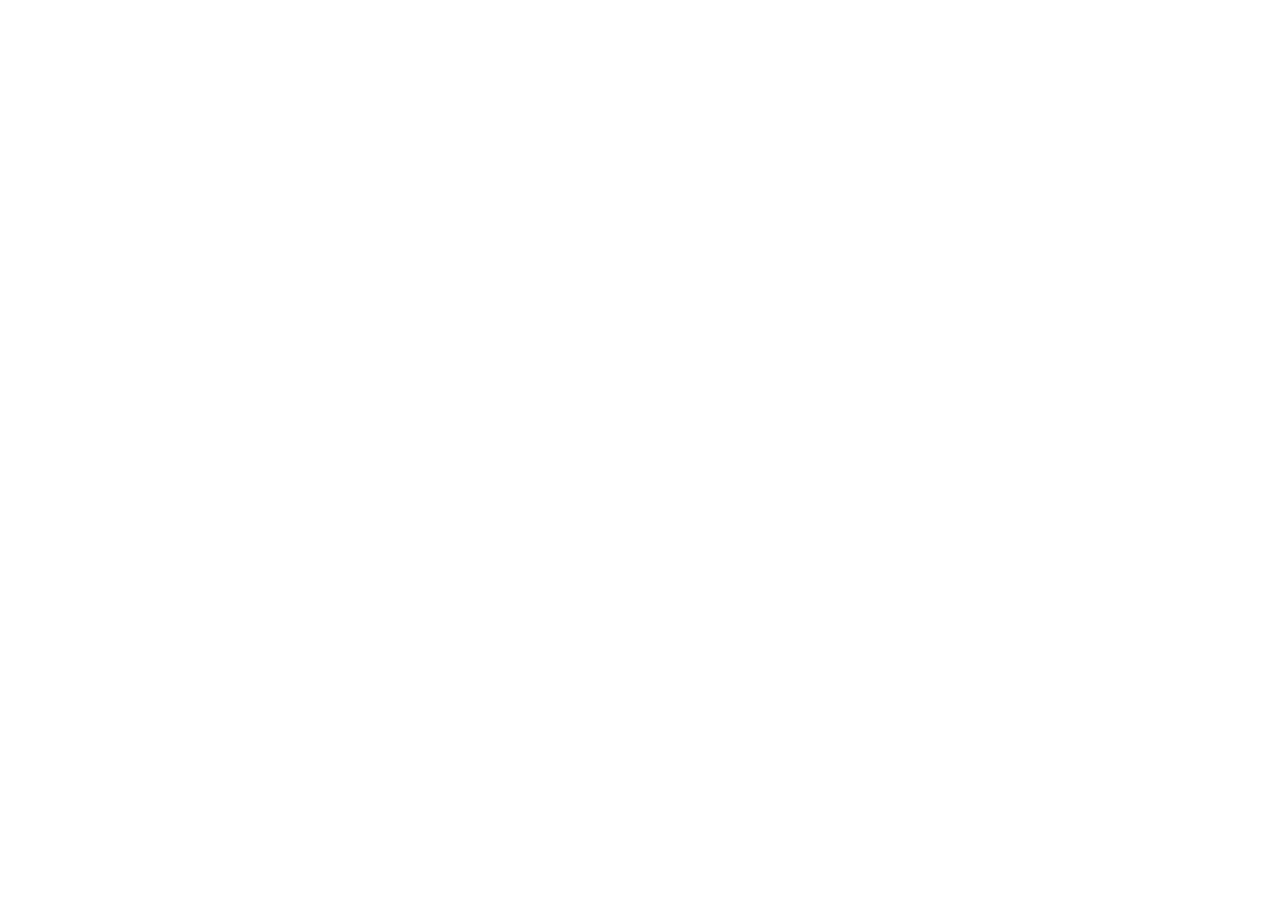
==== Paginas/Andrew Garfield.html @ 89efa590 "toby" ====
<!DOCTYPE html>
<html lang="en">
<head>
    <meta charset="UTF-8">
    <meta name="viewport" content="width=device-width, initial-scale=1.0">
    <title>Document</title>
</head>
<body>
    
</body>
</html>
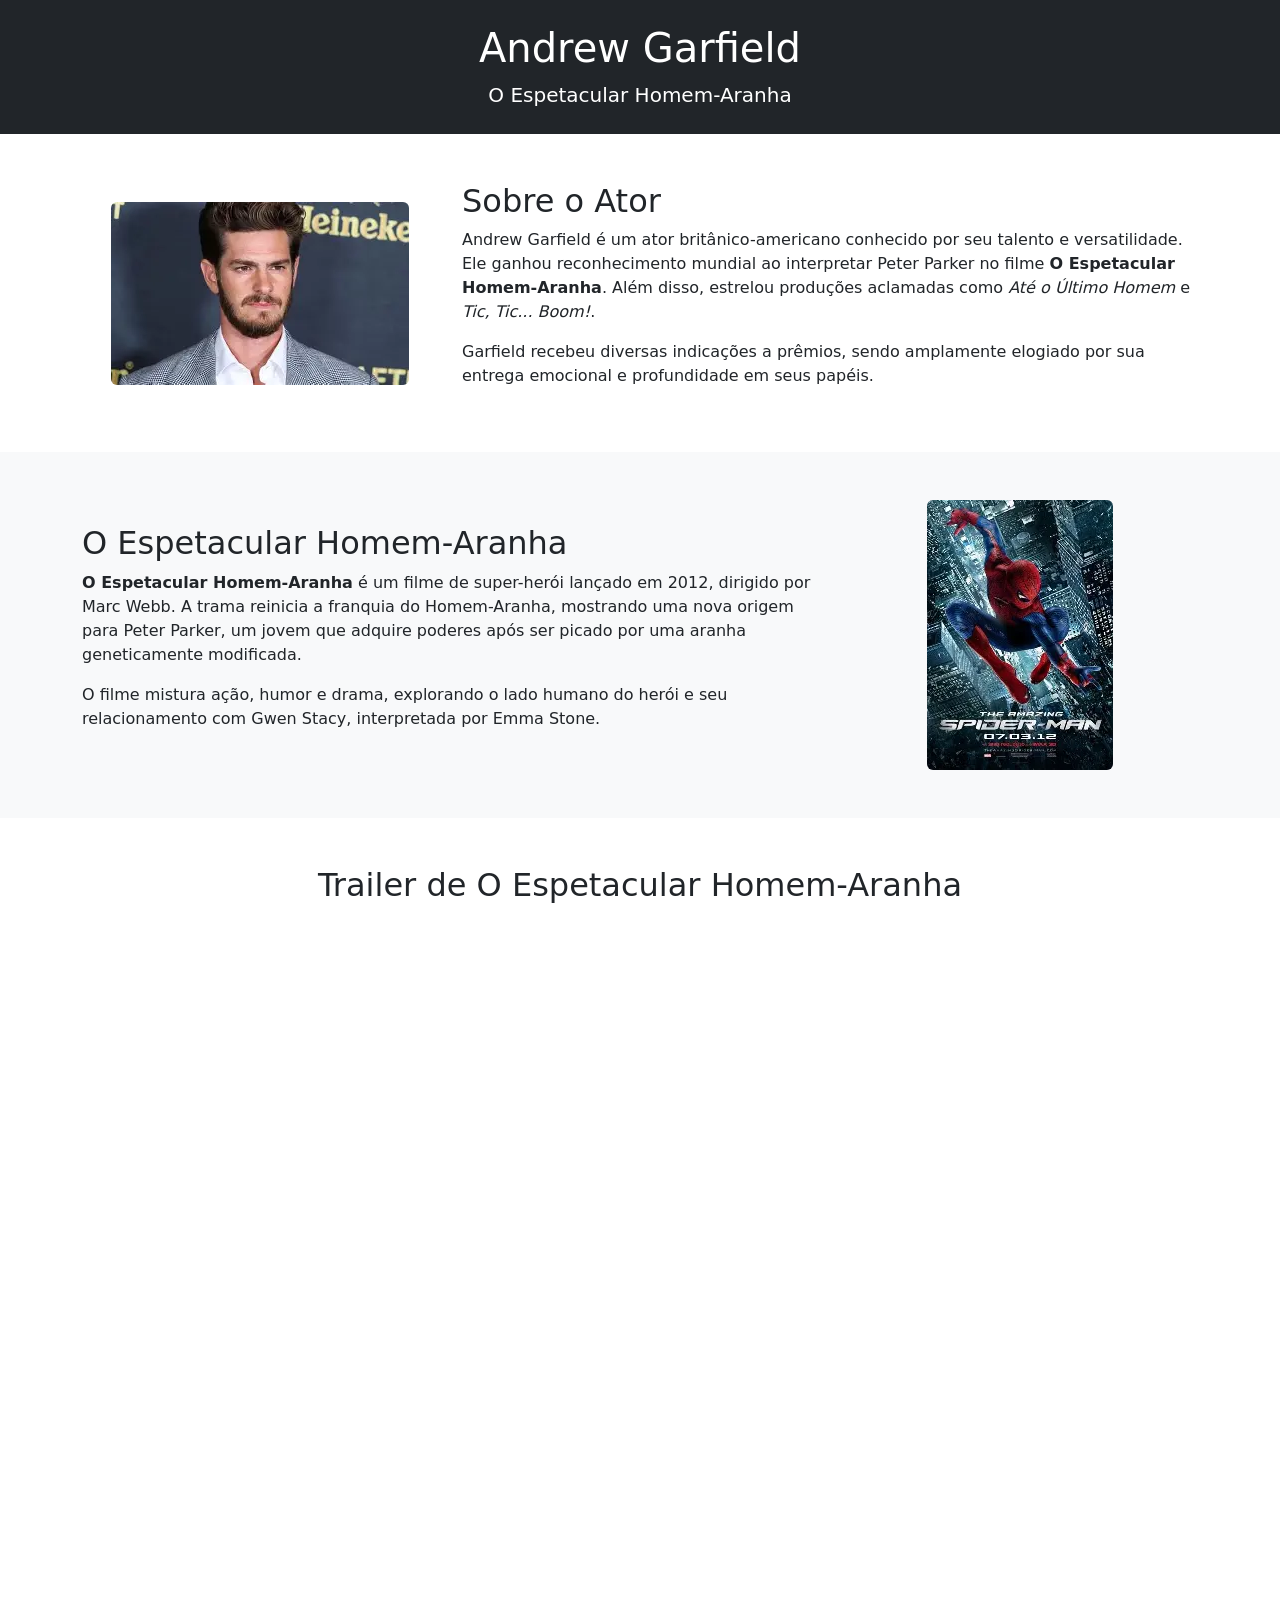
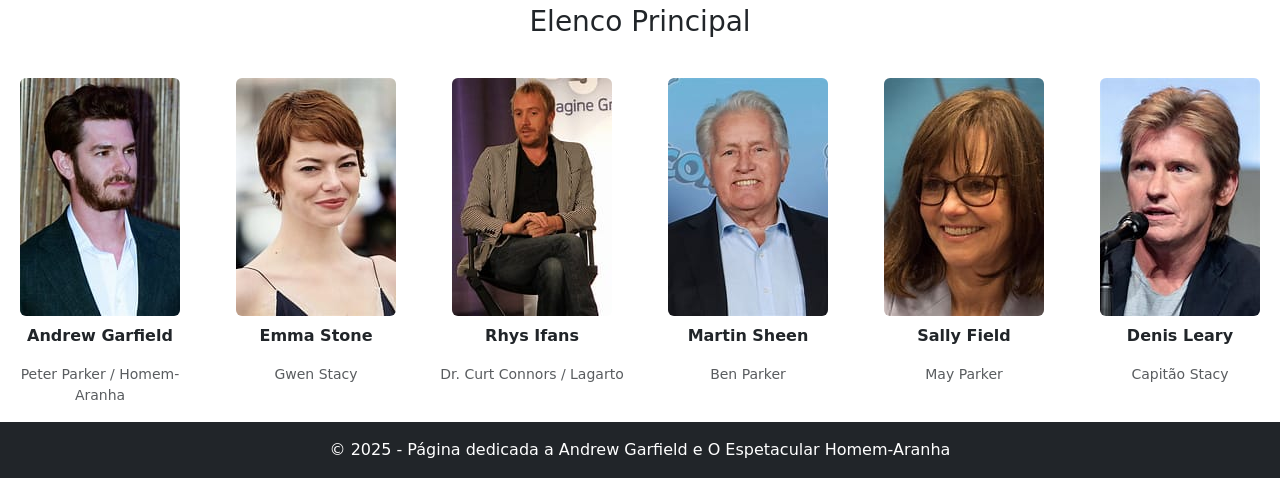
==== commit 42f0ec8c: "Atualizei a página do Andrew Garfield e adicionei novas imagens" ====
--- a/Paginas/Andrew Garfield.html
+++ b/Paginas/Andrew Garfield.html
@@ -1,11 +1,139 @@
 <!DOCTYPE html>
-<html lang="en">
+<html lang="pt-br">
 <head>
     <meta charset="UTF-8">
     <meta name="viewport" content="width=device-width, initial-scale=1.0">
-    <title>Document</title>
+    <title>Andrew Garfield - O Espetacular Homem-Aranha</title>
+
+    <!-- Bootstrap 5.3 CSS -->
+    <link href="https://cdn.jsdelivr.net/npm/bootstrap@5.3.0/dist/css/bootstrap.min.css" rel="stylesheet">
 </head>
 <body>
-    
+
+    <!-- Cabeçalho -->
+    <header class="bg-dark text-white text-center py-4">
+        <h1>Andrew Garfield</h1>
+        <p class="lead mb-0">O Espetacular Homem-Aranha</p>
+    </header>
+
+    <!-- Seção sobre o ator -->
+    <section class="container my-5">
+        <div class="row align-items-center">
+            <div class="col-md-4 text-center">
+                <img src="images/an.webp" 
+                     class="img-fluid rounded" 
+                     alt="Andrew Garfield">
+            </div>
+            <div class="col-md-8">
+                <h2>Sobre o Ator</h2>
+                <p>
+                    Andrew Garfield é um ator britânico-americano conhecido por seu talento e versatilidade.
+                    Ele ganhou reconhecimento mundial ao interpretar Peter Parker no filme
+                    <strong>O Espetacular Homem-Aranha</strong>. Além disso, estrelou produções aclamadas como
+                    <em>Até o Último Homem</em> e <em>Tic, Tic... Boom!</em>.
+                </p>
+                <p>
+                    Garfield recebeu diversas indicações a prêmios, sendo amplamente elogiado por sua entrega emocional
+                    e profundidade em seus papéis.
+                </p>
+            </div>
+        </div>
+    </section>
+
+    <!-- Seção sobre o filme -->
+    <section class="bg-light py-5">
+        <div class="container">
+            <div class="row align-items-center">
+                <div class="col-md-8">
+                    <h2>O Espetacular Homem-Aranha</h2>
+                    <p>
+                        <strong>O Espetacular Homem-Aranha</strong> é um filme de super-herói lançado em 2012,
+                        dirigido por Marc Webb. A trama reinicia a franquia do Homem-Aranha, mostrando uma nova origem
+                        para Peter Parker, um jovem que adquire poderes após ser picado por uma aranha geneticamente modificada.
+                    </p>
+                    <p>
+                        O filme mistura ação, humor e drama, explorando o lado humano do herói e seu relacionamento
+                        com Gwen Stacy, interpretada por Emma Stone.
+                    </p>
+                </div>
+                <div class="col-md-4 text-center">
+                    <img src="images/andrew.webp"
+                         class="img-fluid rounded" 
+                         alt="Poster de O Espetacular Homem-Aranha">
+                </div>
+            </div>
+        </div>
+    </section>
+
+    <!-- Trailer -->
+    <section class="container my-5 text-center">
+    <h2 class="mb-4">Trailer de O Espetacular Homem-Aranha</h2>
+
+    <div class="ratio ratio-16x9">
+        <iframe 
+            src="https://www.youtube.com/embed/-tnxzJ0SSOw" 
+            title="Trailer de O Espetacular Homem-Aranha"
+            allowfullscreen>
+        </iframe>
+    </div>
+</section>
+
+
+    <!-- Elenco -->
+    <div class="row g-3">
+        <h3 class="text-center mb-4">Elenco Principal</h3>
+
+        <div class="col-6 col-md-4 col-lg-2 text-center">
+            <img src="images/spider.jpg" 
+                 class="img-fluid rounded" alt="Andrew Garfield">
+            <p class="mt-2 fw-bold">Andrew Garfield</p>
+            <p class="small text-muted">Peter Parker / Homem-Aranha</p>
+        </div>
+
+        <div class="col-6 col-md-4 col-lg-2 text-center">
+            <img src="images/gwen.jpg" 
+                 class="img-fluid rounded" alt="Emma Stone">
+            <p class="mt-2 fw-bold">Emma Stone</p>
+            <p class="small text-muted">Gwen Stacy</p>
+        </div>
+
+        <div class="col-6 col-md-4 col-lg-2 text-center">
+            <img src="images/rhys.jpg" 
+                 class="img-fluid rounded" alt="Rhys Ifans">
+            <p class="mt-2 fw-bold">Rhys Ifans</p>
+            <p class="small text-muted">Dr. Curt Connors / Lagarto</p>
+        </div>
+
+        <div class="col-6 col-md-4 col-lg-2 text-center">
+            <img src="images/ben.jpg" 
+                 class="img-fluid rounded" alt="Martin Sheen">
+            <p class="mt-2 fw-bold">Martin Sheen</p>
+            <p class="small text-muted">Ben Parker</p>
+        </div>
+
+        <div class="col-6 col-md-4 col-lg-2 text-center">
+            <img src="images/may.jpg" 
+                 class="img-fluid rounded" alt="Sally Field">
+            <p class="mt-2 fw-bold">Sally Field</p>
+            <p class="small text-muted">May Parker</p>
+        </div>
+
+        <div class="col-6 col-md-4 col-lg-2 text-center">
+            <img src="images/denis.jpg" 
+                 class="img-fluid rounded" alt="Denis Leary">
+            <p class="mt-2 fw-bold">Denis Leary</p>
+            <p class="small text-muted">Capitão Stacy</p>
+        </div>
+    </div>
+</section>
+
+
+    <!-- Rodapé -->
+    <footer class="bg-dark text-white text-center py-3">
+        <p class="mb-0">&copy; 2025 - Página dedicada a Andrew Garfield e O Espetacular Homem-Aranha</p>
+    </footer>
+
+    <!-- Bootstrap JS -->
+    <script src="https://cdn.jsdelivr.net/npm/bootstrap@5.3.0/dist/js/bootstrap.bundle.min.js"></script>
 </body>
-</html>+</html>
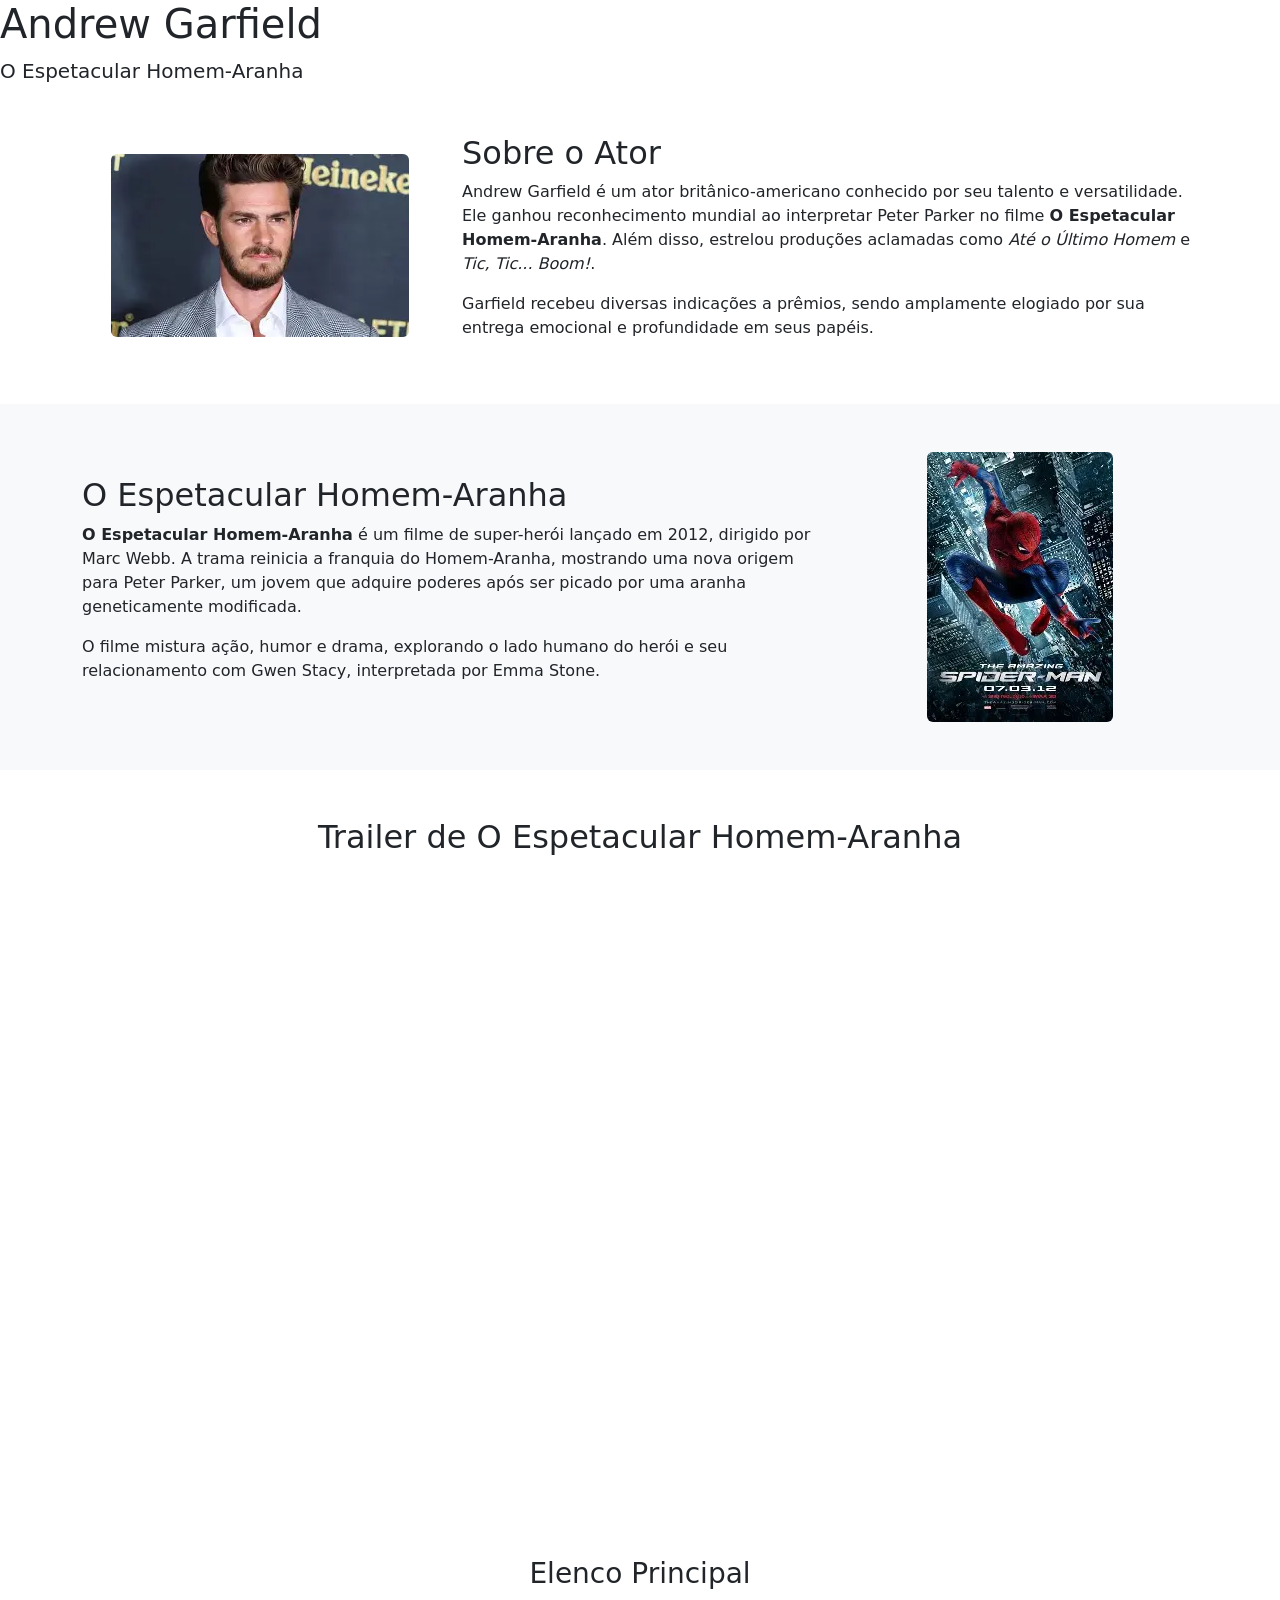
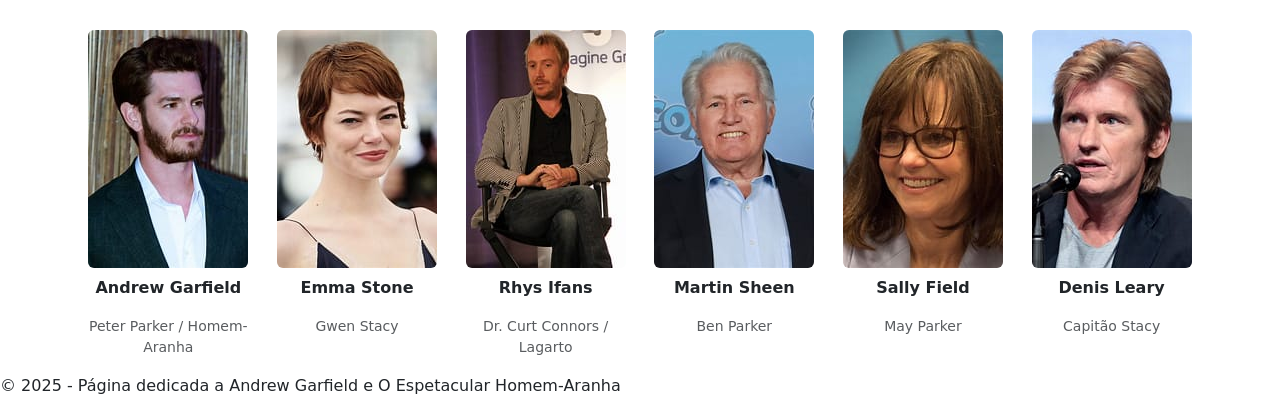
==== commit 1d76e84a: "second" ====
--- a/Paginas/Andrew Garfield.html
+++ b/Paginas/Andrew Garfield.html
@@ -7,11 +7,14 @@
 
     <!-- Bootstrap 5.3 CSS -->
     <link href="https://cdn.jsdelivr.net/npm/bootstrap@5.3.0/dist/css/bootstrap.min.css" rel="stylesheet">
+
+    <!-- CSS Personalizado -->
+    <link rel="stylesheet" href="style.css">
 </head>
 <body>
 
     <!-- Cabeçalho -->
-    <header class="bg-dark text-white text-center py-4">
+    <header>
         <h1>Andrew Garfield</h1>
         <p class="lead mb-0">O Espetacular Homem-Aranha</p>
     </header>
@@ -67,70 +70,62 @@
 
     <!-- Trailer -->
     <section class="container my-5 text-center">
-    <h2 class="mb-4">Trailer de O Espetacular Homem-Aranha</h2>
-
-    <div class="ratio ratio-16x9">
-        <iframe 
-            src="https://www.youtube.com/embed/-tnxzJ0SSOw" 
-            title="Trailer de O Espetacular Homem-Aranha"
-            allowfullscreen>
-        </iframe>
-    </div>
-</section>
-
+        <h2 class="mb-4">Trailer de O Espetacular Homem-Aranha</h2>
+        <div class="ratio ratio-16x9">
+            <iframe 
+                src="https://www.youtube.com/embed/-tnxzJ0SSOw" 
+                title="Trailer de O Espetacular Homem-Aranha"
+                allowfullscreen>
+            </iframe>
+        </div>
+    </section>
 
     <!-- Elenco -->
-    <div class="row g-3">
-        <h3 class="text-center mb-4">Elenco Principal</h3>
+    <section class="container">
+        <div class="row g-3">
+            <h3 class="text-center mb-4">Elenco Principal</h3>
 
-        <div class="col-6 col-md-4 col-lg-2 text-center">
-            <img src="images/spider.jpg" 
-                 class="img-fluid rounded" alt="Andrew Garfield">
-            <p class="mt-2 fw-bold">Andrew Garfield</p>
-            <p class="small text-muted">Peter Parker / Homem-Aranha</p>
+            <div class="col-6 col-md-4 col-lg-2 text-center">
+                <img src="images/spider.jpg" class="img-fluid rounded" alt="Andrew Garfield">
+                <p class="mt-2 fw-bold">Andrew Garfield</p>
+                <p class="small text-muted">Peter Parker / Homem-Aranha</p>
+            </div>
+
+            <div class="col-6 col-md-4 col-lg-2 text-center">
+                <img src="images/gwen.jpg" class="img-fluid rounded" alt="Emma Stone">
+                <p class="mt-2 fw-bold">Emma Stone</p>
+                <p class="small text-muted">Gwen Stacy</p>
+            </div>
+
+            <div class="col-6 col-md-4 col-lg-2 text-center">
+                <img src="images/rhys.jpg" class="img-fluid rounded" alt="Rhys Ifans">
+                <p class="mt-2 fw-bold">Rhys Ifans</p>
+                <p class="small text-muted">Dr. Curt Connors / Lagarto</p>
+            </div>
+
+            <div class="col-6 col-md-4 col-lg-2 text-center">
+                <img src="images/ben.jpg" class="img-fluid rounded" alt="Martin Sheen">
+                <p class="mt-2 fw-bold">Martin Sheen</p>
+                <p class="small text-muted">Ben Parker</p>
+            </div>
+
+            <div class="col-6 col-md-4 col-lg-2 text-center">
+                <img src="images/may.jpg" class="img-fluid rounded" alt="Sally Field">
+                <p class="mt-2 fw-bold">Sally Field</p>
+                <p class="small text-muted">May Parker</p>
+            </div>
+
+            <div class="col-6 col-md-4 col-lg-2 text-center">
+                <img src="images/denis.jpg" class="img-fluid rounded" alt="Denis Leary">
+                <p class="mt-2 fw-bold">Denis Leary</p>
+                <p class="small text-muted">Capitão Stacy</p>
+            </div>
         </div>
-
-        <div class="col-6 col-md-4 col-lg-2 text-center">
-            <img src="images/gwen.jpg" 
-                 class="img-fluid rounded" alt="Emma Stone">
-            <p class="mt-2 fw-bold">Emma Stone</p>
-            <p class="small text-muted">Gwen Stacy</p>
-        </div>
-
-        <div class="col-6 col-md-4 col-lg-2 text-center">
-            <img src="images/rhys.jpg" 
-                 class="img-fluid rounded" alt="Rhys Ifans">
-            <p class="mt-2 fw-bold">Rhys Ifans</p>
-            <p class="small text-muted">Dr. Curt Connors / Lagarto</p>
-        </div>
-
-        <div class="col-6 col-md-4 col-lg-2 text-center">
-            <img src="images/ben.jpg" 
-                 class="img-fluid rounded" alt="Martin Sheen">
-            <p class="mt-2 fw-bold">Martin Sheen</p>
-            <p class="small text-muted">Ben Parker</p>
-        </div>
-
-        <div class="col-6 col-md-4 col-lg-2 text-center">
-            <img src="images/may.jpg" 
-                 class="img-fluid rounded" alt="Sally Field">
-            <p class="mt-2 fw-bold">Sally Field</p>
-            <p class="small text-muted">May Parker</p>
-        </div>
-
-        <div class="col-6 col-md-4 col-lg-2 text-center">
-            <img src="images/denis.jpg" 
-                 class="img-fluid rounded" alt="Denis Leary">
-            <p class="mt-2 fw-bold">Denis Leary</p>
-            <p class="small text-muted">Capitão Stacy</p>
-        </div>
-    </div>
-</section>
-
+    </section>
 
     <!-- Rodapé -->
-    <footer class="bg-dark text-white text-center py-3">
-        <p class="mb-0">&copy; 2025 - Página dedicada a Andrew Garfield e O Espetacular Homem-Aranha</p>
+    <footer>
+        <p>&copy; 2025 - Página dedicada a Andrew Garfield e O Espetacular Homem-Aranha</p>
     </footer>
 
     <!-- Bootstrap JS -->
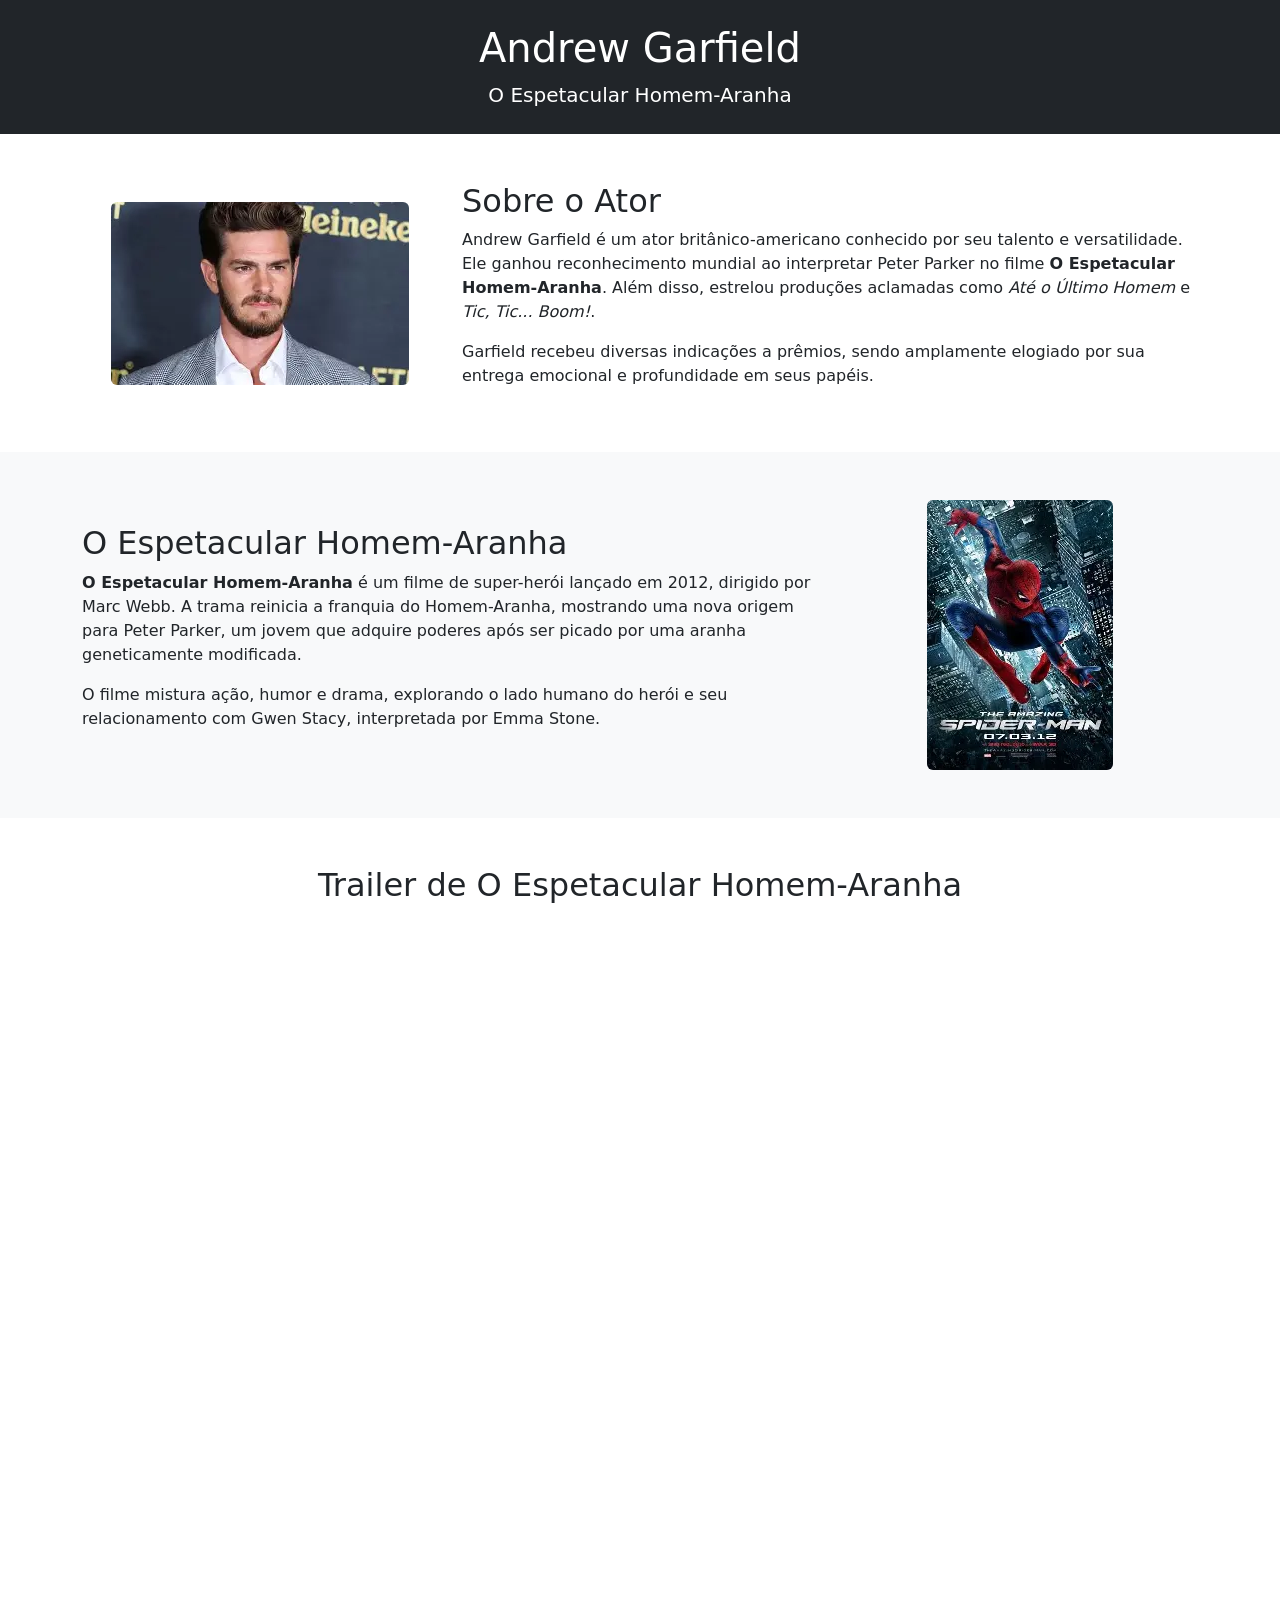
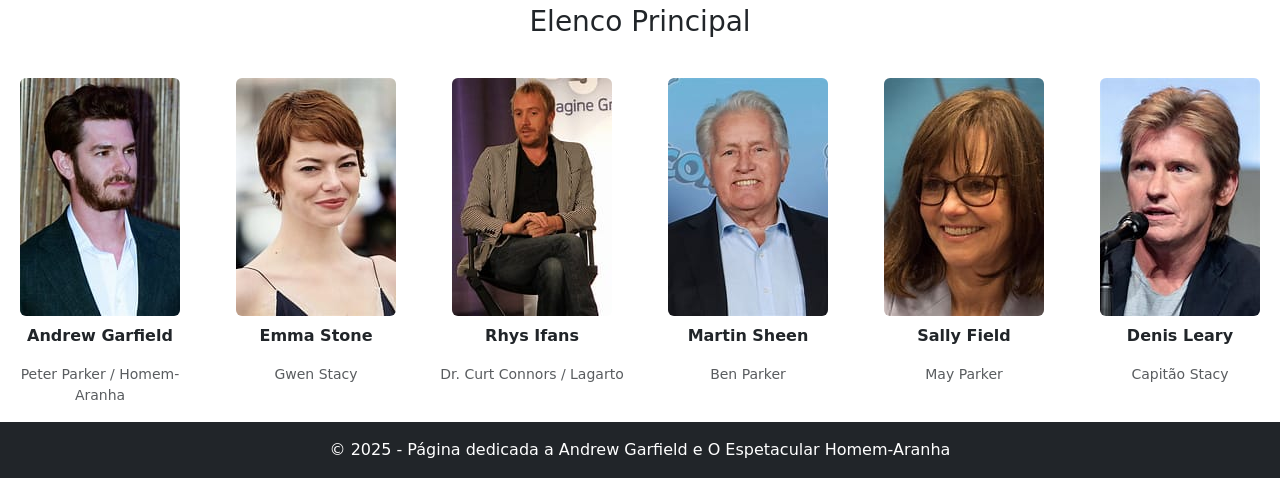
==== commit d5e602c8: "s" ====
--- a/Paginas/Andrew Garfield.html
+++ b/Paginas/Andrew Garfield.html
@@ -7,14 +7,11 @@
 
     <!-- Bootstrap 5.3 CSS -->
     <link href="https://cdn.jsdelivr.net/npm/bootstrap@5.3.0/dist/css/bootstrap.min.css" rel="stylesheet">
-
-    <!-- CSS Personalizado -->
-    <link rel="stylesheet" href="style.css">
 </head>
 <body>
 
     <!-- Cabeçalho -->
-    <header>
+    <header class="bg-dark text-white text-center py-4">
         <h1>Andrew Garfield</h1>
         <p class="lead mb-0">O Espetacular Homem-Aranha</p>
     </header>
@@ -70,62 +67,70 @@
 
     <!-- Trailer -->
     <section class="container my-5 text-center">
-        <h2 class="mb-4">Trailer de O Espetacular Homem-Aranha</h2>
-        <div class="ratio ratio-16x9">
-            <iframe 
-                src="https://www.youtube.com/embed/-tnxzJ0SSOw" 
-                title="Trailer de O Espetacular Homem-Aranha"
-                allowfullscreen>
-            </iframe>
-        </div>
-    </section>
+    <h2 class="mb-4">Trailer de O Espetacular Homem-Aranha</h2>
+
+    <div class="ratio ratio-16x9">
+        <iframe 
+            src="https://www.youtube.com/embed/-tnxzJ0SSOw" 
+            title="Trailer de O Espetacular Homem-Aranha"
+            allowfullscreen>
+        </iframe>
+    </div>
+</section>
+
 
     <!-- Elenco -->
-    <section class="container">
-        <div class="row g-3">
-            <h3 class="text-center mb-4">Elenco Principal</h3>
+    <div class="row g-3">
+        <h3 class="text-center mb-4">Elenco Principal</h3>
 
-            <div class="col-6 col-md-4 col-lg-2 text-center">
-                <img src="images/spider.jpg" class="img-fluid rounded" alt="Andrew Garfield">
-                <p class="mt-2 fw-bold">Andrew Garfield</p>
-                <p class="small text-muted">Peter Parker / Homem-Aranha</p>
-            </div>
+        <div class="col-6 col-md-4 col-lg-2 text-center">
+            <img src="images/spider.jpg" 
+                 class="img-fluid rounded" alt="Andrew Garfield">
+            <p class="mt-2 fw-bold">Andrew Garfield</p>
+            <p class="small text-muted">Peter Parker / Homem-Aranha</p>
+        </div>
 
-            <div class="col-6 col-md-4 col-lg-2 text-center">
-                <img src="images/gwen.jpg" class="img-fluid rounded" alt="Emma Stone">
-                <p class="mt-2 fw-bold">Emma Stone</p>
-                <p class="small text-muted">Gwen Stacy</p>
-            </div>
+        <div class="col-6 col-md-4 col-lg-2 text-center">
+            <img src="images/gwen.jpg" 
+                 class="img-fluid rounded" alt="Emma Stone">
+            <p class="mt-2 fw-bold">Emma Stone</p>
+            <p class="small text-muted">Gwen Stacy</p>
+        </div>
 
-            <div class="col-6 col-md-4 col-lg-2 text-center">
-                <img src="images/rhys.jpg" class="img-fluid rounded" alt="Rhys Ifans">
-                <p class="mt-2 fw-bold">Rhys Ifans</p>
-                <p class="small text-muted">Dr. Curt Connors / Lagarto</p>
-            </div>
+        <div class="col-6 col-md-4 col-lg-2 text-center">
+            <img src="images/rhys.jpg" 
+                 class="img-fluid rounded" alt="Rhys Ifans">
+            <p class="mt-2 fw-bold">Rhys Ifans</p>
+            <p class="small text-muted">Dr. Curt Connors / Lagarto</p>
+        </div>
 
-            <div class="col-6 col-md-4 col-lg-2 text-center">
-                <img src="images/ben.jpg" class="img-fluid rounded" alt="Martin Sheen">
-                <p class="mt-2 fw-bold">Martin Sheen</p>
-                <p class="small text-muted">Ben Parker</p>
-            </div>
+        <div class="col-6 col-md-4 col-lg-2 text-center">
+            <img src="images/ben.jpg" 
+                 class="img-fluid rounded" alt="Martin Sheen">
+            <p class="mt-2 fw-bold">Martin Sheen</p>
+            <p class="small text-muted">Ben Parker</p>
+        </div>
 
-            <div class="col-6 col-md-4 col-lg-2 text-center">
-                <img src="images/may.jpg" class="img-fluid rounded" alt="Sally Field">
-                <p class="mt-2 fw-bold">Sally Field</p>
-                <p class="small text-muted">May Parker</p>
-            </div>
+        <div class="col-6 col-md-4 col-lg-2 text-center">
+            <img src="images/may.jpg" 
+                 class="img-fluid rounded" alt="Sally Field">
+            <p class="mt-2 fw-bold">Sally Field</p>
+            <p class="small text-muted">May Parker</p>
+        </div>
 
-            <div class="col-6 col-md-4 col-lg-2 text-center">
-                <img src="images/denis.jpg" class="img-fluid rounded" alt="Denis Leary">
-                <p class="mt-2 fw-bold">Denis Leary</p>
-                <p class="small text-muted">Capitão Stacy</p>
-            </div>
+        <div class="col-6 col-md-4 col-lg-2 text-center">
+            <img src="images/denis.jpg" 
+                 class="img-fluid rounded" alt="Denis Leary">
+            <p class="mt-2 fw-bold">Denis Leary</p>
+            <p class="small text-muted">Capitão Stacy</p>
         </div>
-    </section>
+    </div>
+</section>
+
 
     <!-- Rodapé -->
-    <footer>
-        <p>&copy; 2025 - Página dedicada a Andrew Garfield e O Espetacular Homem-Aranha</p>
+    <footer class="bg-dark text-white text-center py-3">
+        <p class="mb-0">&copy; 2025 - Página dedicada a Andrew Garfield e O Espetacular Homem-Aranha</p>
     </footer>
 
     <!-- Bootstrap JS -->
